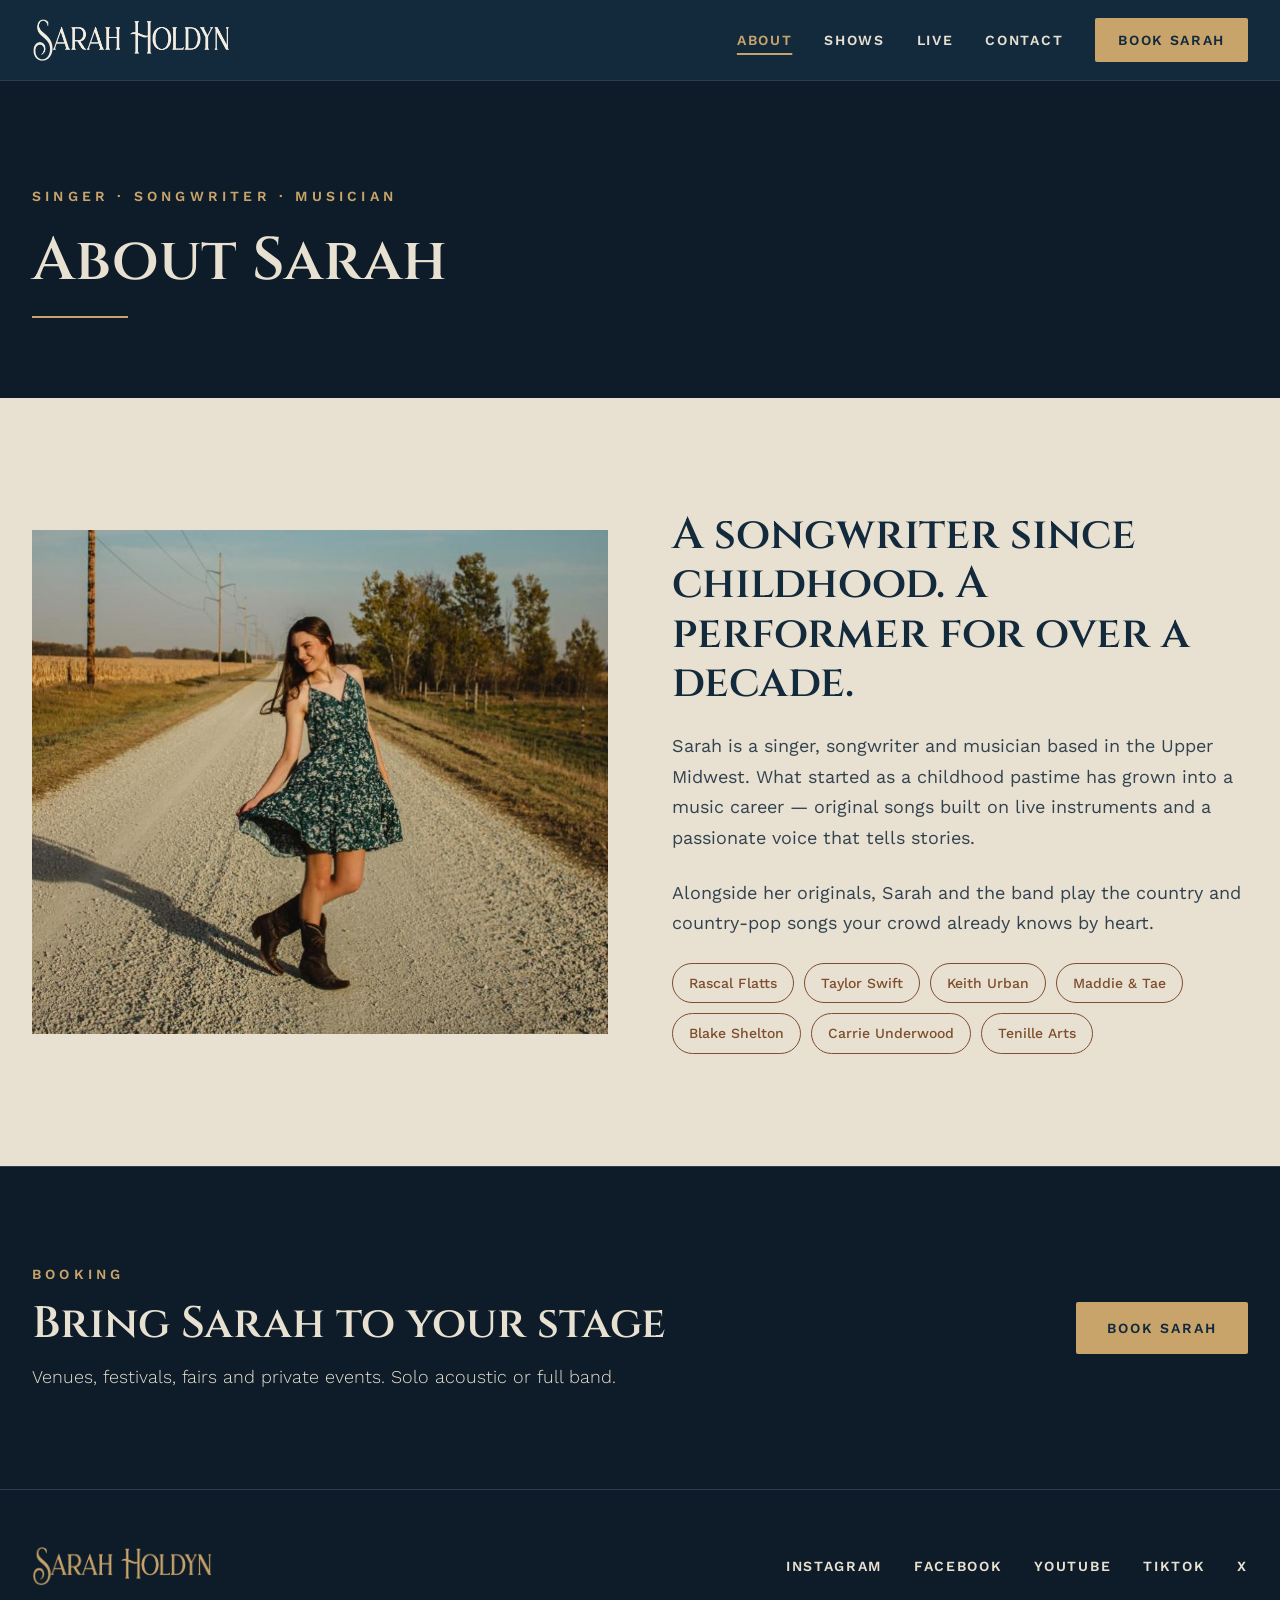
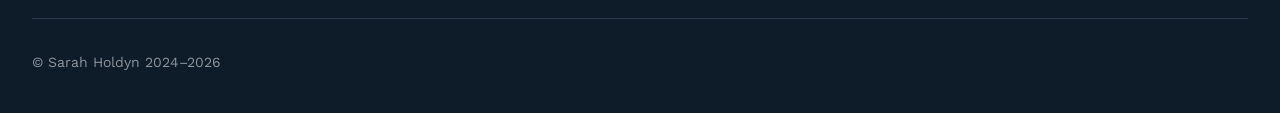
==== about/index.html @ 20d1b6b0 "Split home sections into individual pages Header nav now links to /about/, /shows/, /live/, /contact" ====
<!doctype html>
<html lang="en">
<head>
  <meta charset="utf-8">
  <meta name="viewport" content="width=device-width, initial-scale=1">
  <title>About | Sarah Holdyn</title>
  <meta name="description" content="Sarah Holdyn is a singer, songwriter and musician from the Upper Midwest, playing original songs and country favorites with a full live band.">
  <meta property="og:title" content="About | Sarah Holdyn">
  <meta property="og:description" content="Live instruments. A passionate voice. Stories worth telling.">
  <meta property="og:image" content="../assets/img/road.jpg">
  <meta property="og:type" content="website">
  <link rel="icon" type="image/png" href="../assets/img/favicon.png">
  <link rel="preconnect" href="https://fonts.googleapis.com">
  <link rel="preconnect" href="https://fonts.gstatic.com" crossorigin>
  <link rel="stylesheet" href="https://fonts.googleapis.com/css2?family=Cinzel:wght@400;600;700&family=Work+Sans:wght@300;400;500;600&display=swap">
  <link rel="stylesheet" href="../assets/css/style.css">
</head>
<body>

<header class="site-header">
  <div class="container">
    <a class="logo" href="../"><img src="../assets/img/logo-cream.png" alt="Sarah Holdyn — home" width="771" height="171"></a>
    <nav class="nav" aria-label="Main">
      <a href="../about/" aria-current="page">About</a>
      <a href="../shows/">Shows</a>
      <a href="../live/">Live</a>
      <a href="../contact/">Contact</a>
      <a class="btn btn--gold" href="../contact/">Book Sarah</a>
    </nav>
  </div>
</header>

<main>
  <section class="page-head">
    <div class="container">
      <p class="eyebrow">Singer · Songwriter · Musician</p>
      <h1>About Sarah</h1>
      <div class="rule" aria-hidden="true"></div>
    </div>
  </section>

  <section class="about">
    <div class="container">
      <img class="about__img" src="../assets/img/road.jpg" alt="Sarah twirling a floral dress on a gravel country road at golden hour">
      <div class="about__copy">
        <h2 class="h2">A songwriter since childhood. A performer for over a decade.</h2>
        <p class="body">Sarah is a singer, songwriter and musician based in the Upper Midwest. What started as a childhood pastime has grown into a music career — original songs built on live instruments and a passionate voice that tells stories.</p>
        <p class="body">Alongside her originals, Sarah and the band play the country and country-pop songs your crowd already knows by heart.</p>
        <ul class="chips" aria-label="Artists Sarah covers">
          <li>Rascal Flatts</li>
          <li>Taylor Swift</li>
          <li>Keith Urban</li>
          <li>Maddie &amp; Tae</li>
          <li>Blake Shelton</li>
          <li>Carrie Underwood</li>
          <li>Tenille Arts</li>
        </ul>
      </div>
    </div>
  </section>

  <section class="cta-band" aria-labelledby="cta-title">
    <div class="container">
      <div class="cta-band__copy">
        <p class="eyebrow">Booking</p>
        <h2 class="h2" id="cta-title">Bring Sarah to your stage</h2>
        <p class="lede">Venues, festivals, fairs and private events. Solo acoustic or full band.</p>
      </div>
      <a class="btn btn--gold" href="../contact/">Book Sarah</a>
    </div>
  </section>
</main>

<footer class="site-footer">
  <div class="container">
    <div class="footer-top">
      <img src="../assets/img/logo-gold.png" alt="Sarah Holdyn" width="771" height="171">
      <nav class="nav" aria-label="Social">
        <a href="https://www.instagram.com/sarah.holdyn/" target="_blank" rel="noopener">Instagram</a>
        <a href="https://www.facebook.com/sarahholdynofficial/" target="_blank" rel="noopener">Facebook</a>
        <a href="https://youtube.com/@sarahholdyn" target="_blank" rel="noopener">YouTube</a>
        <a href="https://www.tiktok.com/@sarahholdyn" target="_blank" rel="noopener">TikTok</a>
        <a href="https://x.com/sarahholdyn" target="_blank" rel="noopener">X</a>
      </nav>
    </div>
    <div class="footer-rule"></div>
    <p class="copyright">© Sarah Holdyn 2024–2026</p>
  </div>
</footer>

</body>
</html>
---- assets/css/style.css ----
/* Sarah Holdyn — 2026 brand tokens */
:root {
  --night-sky: #0E1C29;
  --midnight-navy: #132A3D;
  --prairie-cream: #E8E0D0;
  --golden-hour: #C9A46A;
  --saddle-leather: #7E4E2E;
  --surface: #1A2B3A;
  --line: #2C3E50;
  --stone: #8C939B;
  --mist: #B9C0C8;
  --ink-soft: #33424F;

  --font-display: 'Cinzel', Georgia, serif;
  --font-body: 'Work Sans', Helvetica, Arial, sans-serif;
  --max: 1280px;
}

*, *::before, *::after { box-sizing: border-box; }
html { scroll-behavior: smooth; }
body {
  margin: 0;
  background: var(--night-sky);
  color: var(--prairie-cream);
  font-family: var(--font-body);
  font-weight: 400;
  line-height: 1.6;
  -webkit-font-smoothing: antialiased;
}
img { max-width: 100%; display: block; }
a { color: var(--golden-hour); }
a:hover { color: var(--prairie-cream); }
h1, h2, h3, p, figure { margin: 0; }
:focus-visible { outline: 2px solid var(--golden-hour); outline-offset: 3px; }

.container { max-width: var(--max); margin: 0 auto; padding: 0 32px; }
.eyebrow {
  font-size: 14px; font-weight: 600; letter-spacing: 0.3em;
  text-transform: uppercase; color: var(--golden-hour);
}
.eyebrow--leather { color: var(--saddle-leather); }
.h2 {
  font-family: var(--font-display); font-weight: 600;
  font-size: clamp(32px, 4vw, 44px); line-height: 1.12;
}
.lede { font-size: 18px; font-weight: 300; line-height: 1.7; }
.link-caps {
  font-size: 14px; font-weight: 600; letter-spacing: 0.14em;
  text-transform: uppercase; text-decoration: none;
}
.link-caps:hover { text-decoration: underline; }

/* Buttons */
.btn {
  display: inline-flex; align-items: center; justify-content: center;
  min-height: 52px; padding: 0 30px; border-radius: 2px;
  font-family: var(--font-body); font-size: 14px; font-weight: 600;
  letter-spacing: 0.14em; text-transform: uppercase; text-decoration: none;
  border: 1px solid transparent; cursor: pointer; transition: background .2s, color .2s;
}
.btn--gold { background: var(--golden-hour); color: var(--midnight-navy); }
.btn--gold:hover { background: var(--prairie-cream); color: var(--midnight-navy); }
.btn--ghost { border-color: var(--prairie-cream); color: var(--prairie-cream); }
.btn--ghost:hover { background: var(--prairie-cream); color: var(--midnight-navy); }

/* Header */
.site-header { background: var(--midnight-navy); border-bottom: 1px solid var(--line); position: sticky; top: 0; z-index: 10; }
.site-header .container {
  display: flex; flex-wrap: wrap; align-items: center; justify-content: space-between;
  gap: 16px 32px; padding-top: 18px; padding-bottom: 18px;
}
.site-header .logo img { height: 44px; width: auto; }
.nav { display: flex; flex-wrap: wrap; align-items: center; gap: 8px 32px; }
.nav a {
  color: var(--prairie-cream); text-decoration: none;
  font-size: 14px; font-weight: 600; letter-spacing: 0.12em; text-transform: uppercase;
}
.nav a:hover { color: var(--golden-hour); }
.nav a[aria-current="page"]:not(.btn) { color: var(--golden-hour); text-decoration: underline; text-decoration-thickness: 2px; text-underline-offset: 8px; }
.nav .btn { min-height: 44px; padding: 0 22px; color: var(--midnight-navy); }

/* Hero */
.hero { position: relative; min-height: 680px; display: flex; align-items: center; overflow: hidden; }
.hero__img { position: absolute; top: 0; right: 0; width: 64%; height: 100%; object-fit: cover; object-position: 60% 30%; }
.hero::after {
  content: ""; position: absolute; inset: 0;
  background: linear-gradient(90deg, var(--night-sky) 36%, rgba(14,28,41,.75) 52%, rgba(14,28,41,0) 75%);
}
.hero .container { position: relative; z-index: 1; width: 100%; padding-top: 96px; padding-bottom: 96px; }
.hero__copy { max-width: 600px; display: flex; flex-direction: column; gap: 28px; }
.hero h1 {
  font-family: var(--font-display); font-weight: 600;
  font-size: clamp(38px, 5vw, 64px); line-height: 1.08;
}
.rule { width: 96px; height: 2px; background: var(--golden-hour); }
.hero p.lede { font-size: 19px; }
.btn-row { display: flex; flex-wrap: wrap; gap: 16px; }

/* Page header (inner pages) */
.page-head { padding: 104px 0 80px; }
.page-head--navy { background: var(--midnight-navy); }
.page-head .container { display: flex; flex-direction: column; gap: 22px; }
.page-head h1 {
  font-family: var(--font-display); font-weight: 600;
  font-size: clamp(40px, 5vw, 60px); line-height: 1.08;
}
.page-head .lede { max-width: 640px; }

/* Booking callout band */
.cta-band { padding: 96px 0; border-top: 1px solid var(--line); }
.cta-band .container { display: flex; flex-wrap: wrap; align-items: center; justify-content: space-between; gap: 32px; }
.cta-band__copy { display: flex; flex-direction: column; gap: 14px; max-width: 640px; }

/* Shows */
.shows { background: var(--midnight-navy); padding: 96px 0; }
.section-head { display: flex; flex-wrap: wrap; align-items: end; justify-content: space-between; gap: 24px; margin-bottom: 48px; }
.section-head > div { display: flex; flex-direction: column; gap: 12px; }
.show-grid { display: grid; grid-template-columns: repeat(auto-fit, minmax(260px, 1fr)); gap: 24px; }
.show {
  background: var(--night-sky); border: 1px solid var(--line); padding: 32px;
  display: flex; flex-direction: column; gap: 14px;
}
.show__date { font-family: var(--font-display); font-weight: 600; font-size: 28px; color: var(--golden-hour); }
.show__venue { font-size: 20px; font-weight: 500; }
.show__city { font-size: 15px; letter-spacing: 0.08em; text-transform: uppercase; color: var(--stone); }
.show .btn { margin-top: 8px; min-height: 46px; border-color: var(--golden-hour); color: var(--golden-hour); font-size: 13px; }
.show .btn:hover { background: var(--golden-hour); color: var(--midnight-navy); }

/* About */
.about { background: var(--prairie-cream); color: var(--midnight-navy); padding: 112px 0; }
.about .container { display: flex; flex-wrap: wrap; align-items: center; gap: 64px; }
.about__img { flex: 1 1 420px; min-width: 0; max-width: 580px; aspect-ratio: 4 / 3.5; object-fit: cover; }
.about__copy { flex: 1 1 420px; min-width: 0; display: flex; flex-direction: column; gap: 24px; }
.about__copy p.body { font-size: 18px; line-height: 1.7; color: var(--ink-soft); }
.chips { display: flex; flex-wrap: wrap; gap: 10px; padding: 0; margin: 0; list-style: none; }
.chips li { padding: 8px 16px; border: 1px solid var(--saddle-leather); color: var(--saddle-leather); font-size: 14px; font-weight: 500; border-radius: 999px; }
.about a.link-caps { color: var(--saddle-leather); }

/* Live */
.live { padding: 112px 0; }
.live__head { display: flex; flex-direction: column; gap: 12px; max-width: 720px; margin-bottom: 48px; }
.gallery { display: flex; flex-wrap: wrap; gap: 24px; }
.gallery figure { flex: 1 1 360px; min-width: 0; display: flex; flex-direction: column; gap: 14px; }
.gallery figure:last-child { flex: 1.4 1 420px; }
.gallery img { width: 100%; height: 520px; object-fit: cover; }
.gallery figcaption { font-size: 13px; font-weight: 600; letter-spacing: 0.16em; text-transform: uppercase; color: var(--stone); }

/* Booking */
.booking { background: var(--midnight-navy); padding: 112px 0; border-top: 1px solid var(--line); }
.booking .container { display: flex; flex-wrap: wrap; gap: 64px; align-items: start; }
.booking__copy { flex: 1 1 420px; min-width: 0; display: flex; flex-direction: column; gap: 20px; }
.booking__copy .contact { font-size: 16px; color: var(--mist); }
.form {
  flex: 1 1 420px; min-width: 0; display: flex; flex-direction: column; gap: 18px;
  background: var(--night-sky); border: 1px solid var(--line); padding: 40px;
}
.field { display: flex; flex-direction: column; gap: 8px; }
.field label { font-size: 13px; font-weight: 600; letter-spacing: 0.14em; text-transform: uppercase; }
.field input, .field textarea {
  min-height: 48px; padding: 12px 14px; background: var(--surface); border: 1px solid var(--line);
  color: var(--prairie-cream); font-family: var(--font-body); font-size: 16px; border-radius: 0;
}
.field textarea { resize: vertical; }
.field input:focus, .field textarea:focus { border-color: var(--golden-hour); outline: none; }
.hp { position: absolute; left: -9999px; }
.form .btn { border: none; }
.form-msg { font-size: 16px; color: var(--golden-hour); }

/* Footer */
.site-footer { padding: 56px 0 40px; border-top: 1px solid var(--line); }
.site-footer .container { display: flex; flex-direction: column; gap: 32px; }
.footer-top { display: flex; flex-wrap: wrap; align-items: center; justify-content: space-between; gap: 24px; }
.footer-top img { height: 40px; width: auto; }
.footer-rule { height: 1px; background: var(--line); }
.copyright { font-size: 14px; color: var(--stone); }

/* Small screens */
@media (max-width: 760px) {
  .container { padding: 0 20px; }
  .site-header { position: static; }
  .site-header .logo img { height: 36px; }
  .nav { gap: 8px 20px; }
  .hero { min-height: 0; flex-direction: column; align-items: stretch; }
  .hero__img { position: static; width: 100%; height: 420px; object-position: 55% 25%; }
  .hero::after { display: none; }
  .hero .container { padding-top: 40px; padding-bottom: 64px; }
  .shows, .about, .live, .booking, .cta-band { padding: 72px 0; }
  .page-head { padding: 64px 0 56px; }
  .gallery img { height: 380px; }
  .form { padding: 28px 20px; }
}
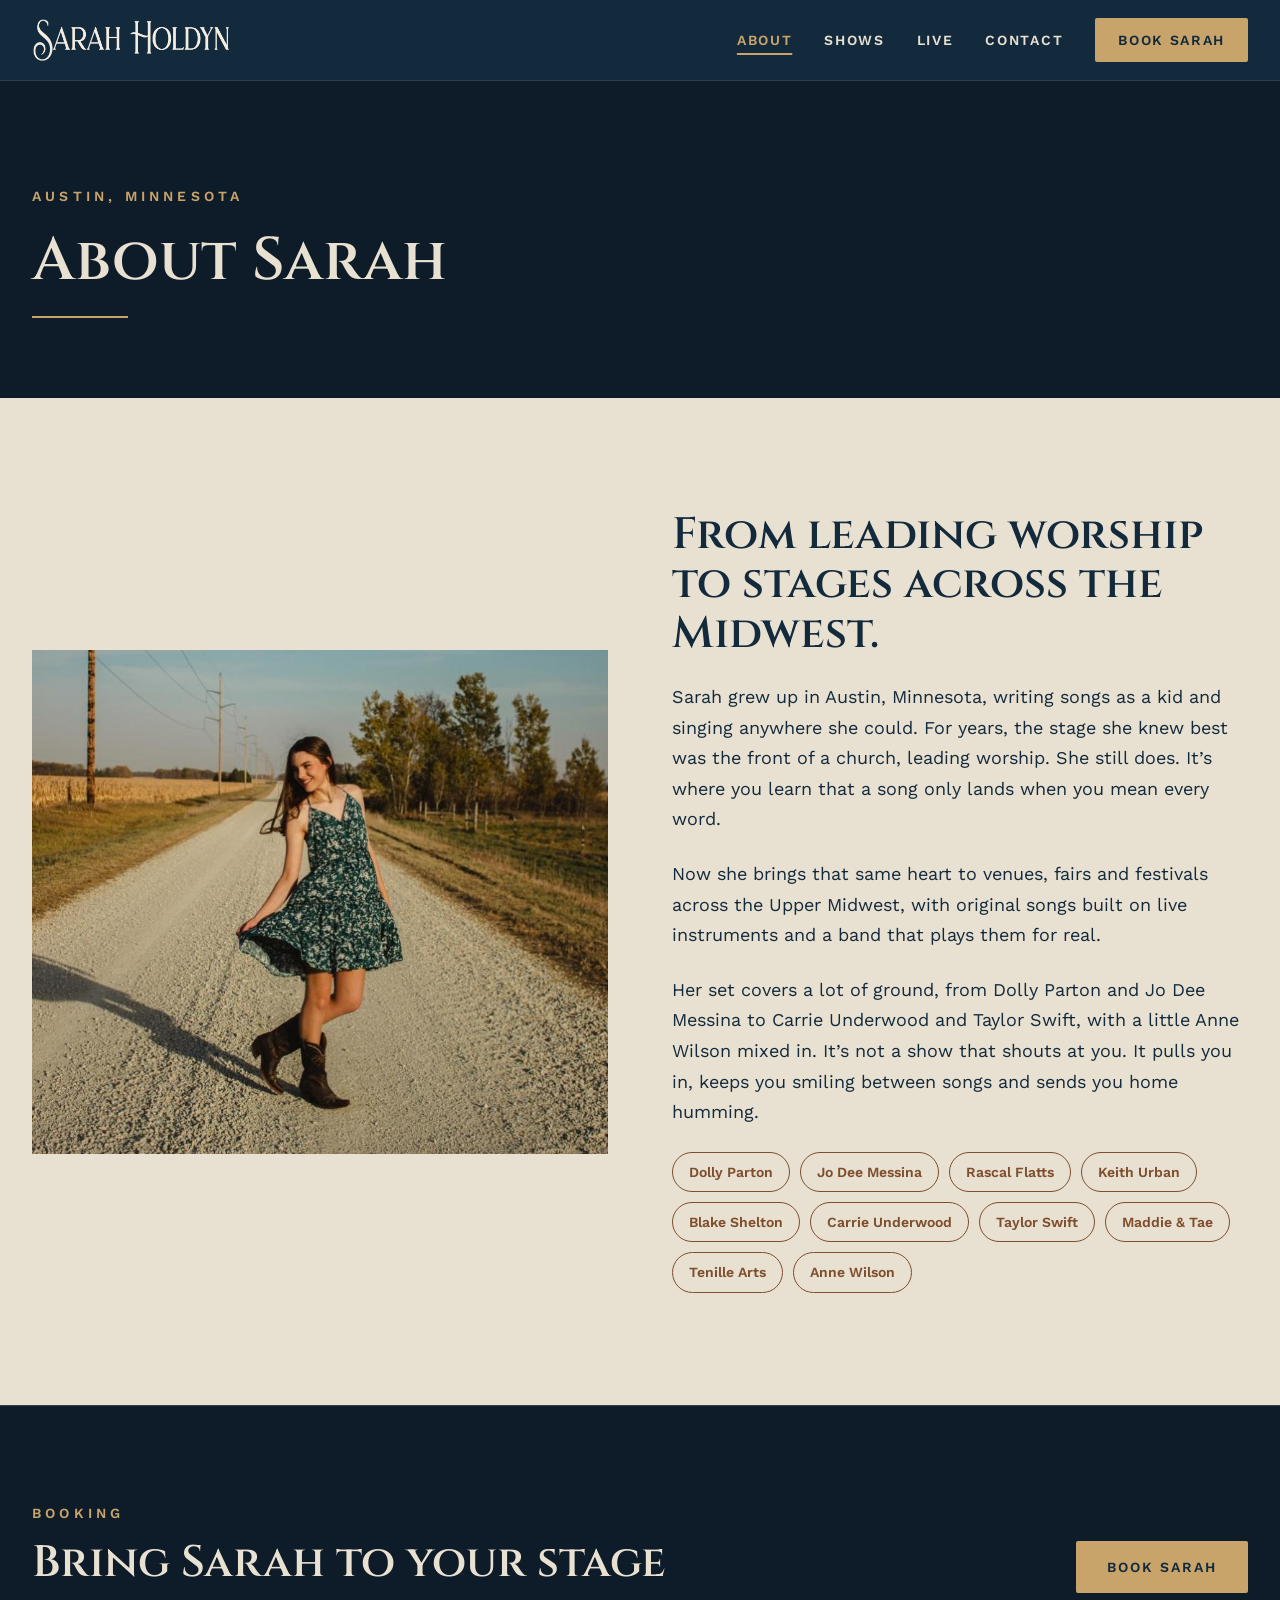
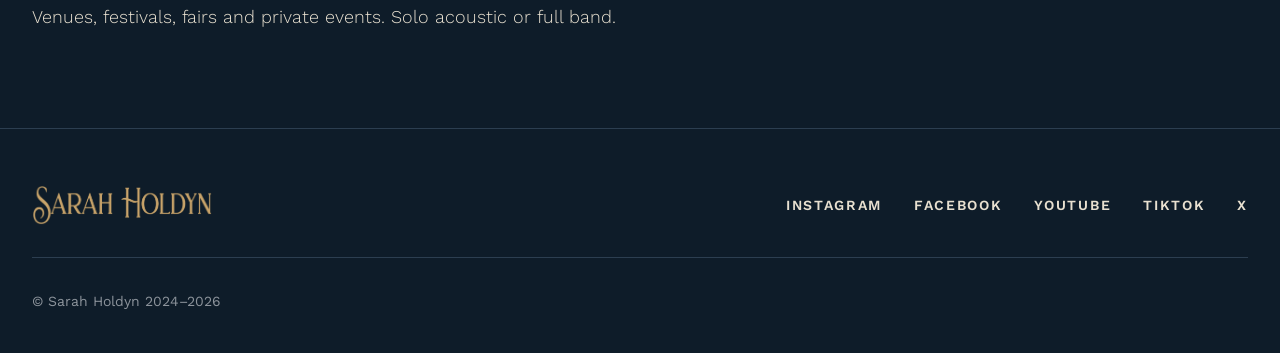
==== commit 54ea04f1: "Rewrite site copy and align styles with 2026 brand guide - Warmer, story-driven copy: Austin, MN roo" ====
--- a/about/index.html
+++ b/about/index.html
@@ -4,7 +4,7 @@
   <meta charset="utf-8">
   <meta name="viewport" content="width=device-width, initial-scale=1">
   <title>About | Sarah Holdyn</title>
-  <meta name="description" content="Sarah Holdyn is a singer, songwriter and musician from the Upper Midwest, playing original songs and country favorites with a full live band.">
+  <meta name="description" content="Sarah Holdyn is a singer-songwriter and worship leader from Austin, Minnesota, playing original songs and country favorites with a live band.">
   <meta property="og:title" content="About | Sarah Holdyn">
   <meta property="og:description" content="Live instruments. A passionate voice. Stories worth telling.">
   <meta property="og:image" content="../assets/img/road.jpg">
@@ -12,7 +12,7 @@
   <link rel="icon" type="image/png" href="../assets/img/favicon.png">
   <link rel="preconnect" href="https://fonts.googleapis.com">
   <link rel="preconnect" href="https://fonts.gstatic.com" crossorigin>
-  <link rel="stylesheet" href="https://fonts.googleapis.com/css2?family=Cinzel:wght@400;600;700&family=Work+Sans:wght@300;400;500;600&display=swap">
+  <link rel="stylesheet" href="https://fonts.googleapis.com/css2?family=Cinzel:wght@400;600&family=Work+Sans:wght@300;400;600&display=swap">
   <link rel="stylesheet" href="../assets/css/style.css">
 </head>
 <body>
@@ -33,7 +33,7 @@
 <main>
   <section class="page-head">
     <div class="container">
-      <p class="eyebrow">Singer · Songwriter · Musician</p>
+      <p class="eyebrow">Austin, Minnesota</p>
       <h1>About Sarah</h1>
       <div class="rule" aria-hidden="true"></div>
     </div>
@@ -43,17 +43,21 @@
     <div class="container">
       <img class="about__img" src="../assets/img/road.jpg" alt="Sarah twirling a floral dress on a gravel country road at golden hour">
       <div class="about__copy">
-        <h2 class="h2">A songwriter since childhood. A performer for over a decade.</h2>
-        <p class="body">Sarah is a singer, songwriter and musician based in the Upper Midwest. What started as a childhood pastime has grown into a music career — original songs built on live instruments and a passionate voice that tells stories.</p>
-        <p class="body">Alongside her originals, Sarah and the band play the country and country-pop songs your crowd already knows by heart.</p>
+        <h2 class="h2">From leading worship to stages across the Midwest.</h2>
+        <p class="body">Sarah grew up in Austin, Minnesota, writing songs as a kid and singing anywhere she could. For years, the stage she knew best was the front of a church, leading worship. She still does. It’s where you learn that a song only lands when you mean every word.</p>
+        <p class="body">Now she brings that same heart to venues, fairs and festivals across the Upper Midwest, with original songs built on live instruments and a band that plays them for real.</p>
+        <p class="body">Her set covers a lot of ground, from Dolly Parton and Jo Dee Messina to Carrie Underwood and Taylor Swift, with a little Anne Wilson mixed in. It’s not a show that shouts at you. It pulls you in, keeps you smiling between songs and sends you home humming.</p>
         <ul class="chips" aria-label="Artists Sarah covers">
+          <li>Dolly Parton</li>
+          <li>Jo Dee Messina</li>
           <li>Rascal Flatts</li>
-          <li>Taylor Swift</li>
           <li>Keith Urban</li>
-          <li>Maddie &amp; Tae</li>
           <li>Blake Shelton</li>
           <li>Carrie Underwood</li>
+          <li>Taylor Swift</li>
+          <li>Maddie &amp; Tae</li>
           <li>Tenille Arts</li>
+          <li>Anne Wilson</li>
         </ul>
       </div>
     </div>
--- a/assets/css/style.css
+++ b/assets/css/style.css
@@ -8,8 +8,6 @@
   --surface: #1A2B3A;
   --line: #2C3E50;
   --stone: #8C939B;
-  --mist: #B9C0C8;
-  --ink-soft: #33424F;
 
   --font-display: 'Cinzel', Georgia, serif;
   --font-body: 'Work Sans', Helvetica, Arial, sans-serif;
@@ -121,7 +119,7 @@
   display: flex; flex-direction: column; gap: 14px;
 }
 .show__date { font-family: var(--font-display); font-weight: 600; font-size: 28px; color: var(--golden-hour); }
-.show__venue { font-size: 20px; font-weight: 500; }
+.show__venue { font-size: 20px; font-weight: 400; }
 .show__city { font-size: 15px; letter-spacing: 0.08em; text-transform: uppercase; color: var(--stone); }
 .show .btn { margin-top: 8px; min-height: 46px; border-color: var(--golden-hour); color: var(--golden-hour); font-size: 13px; }
 .show .btn:hover { background: var(--golden-hour); color: var(--midnight-navy); }
@@ -131,9 +129,9 @@
 .about .container { display: flex; flex-wrap: wrap; align-items: center; gap: 64px; }
 .about__img { flex: 1 1 420px; min-width: 0; max-width: 580px; aspect-ratio: 4 / 3.5; object-fit: cover; }
 .about__copy { flex: 1 1 420px; min-width: 0; display: flex; flex-direction: column; gap: 24px; }
-.about__copy p.body { font-size: 18px; line-height: 1.7; color: var(--ink-soft); }
+.about__copy p.body { font-size: 18px; font-weight: 400; line-height: 1.7; color: var(--midnight-navy); }
 .chips { display: flex; flex-wrap: wrap; gap: 10px; padding: 0; margin: 0; list-style: none; }
-.chips li { padding: 8px 16px; border: 1px solid var(--saddle-leather); color: var(--saddle-leather); font-size: 14px; font-weight: 500; border-radius: 999px; }
+.chips li { padding: 8px 16px; border: 1px solid var(--saddle-leather); color: var(--saddle-leather); font-size: 14px; font-weight: 600; border-radius: 999px; }
 .about a.link-caps { color: var(--saddle-leather); }
 
 /* Live */
@@ -149,7 +147,7 @@
 .booking { background: var(--midnight-navy); padding: 112px 0; border-top: 1px solid var(--line); }
 .booking .container { display: flex; flex-wrap: wrap; gap: 64px; align-items: start; }
 .booking__copy { flex: 1 1 420px; min-width: 0; display: flex; flex-direction: column; gap: 20px; }
-.booking__copy .contact { font-size: 16px; color: var(--mist); }
+.booking__copy .contact { font-size: 18px; color: var(--prairie-cream); }
 .form {
   flex: 1 1 420px; min-width: 0; display: flex; flex-direction: column; gap: 18px;
   background: var(--night-sky); border: 1px solid var(--line); padding: 40px;
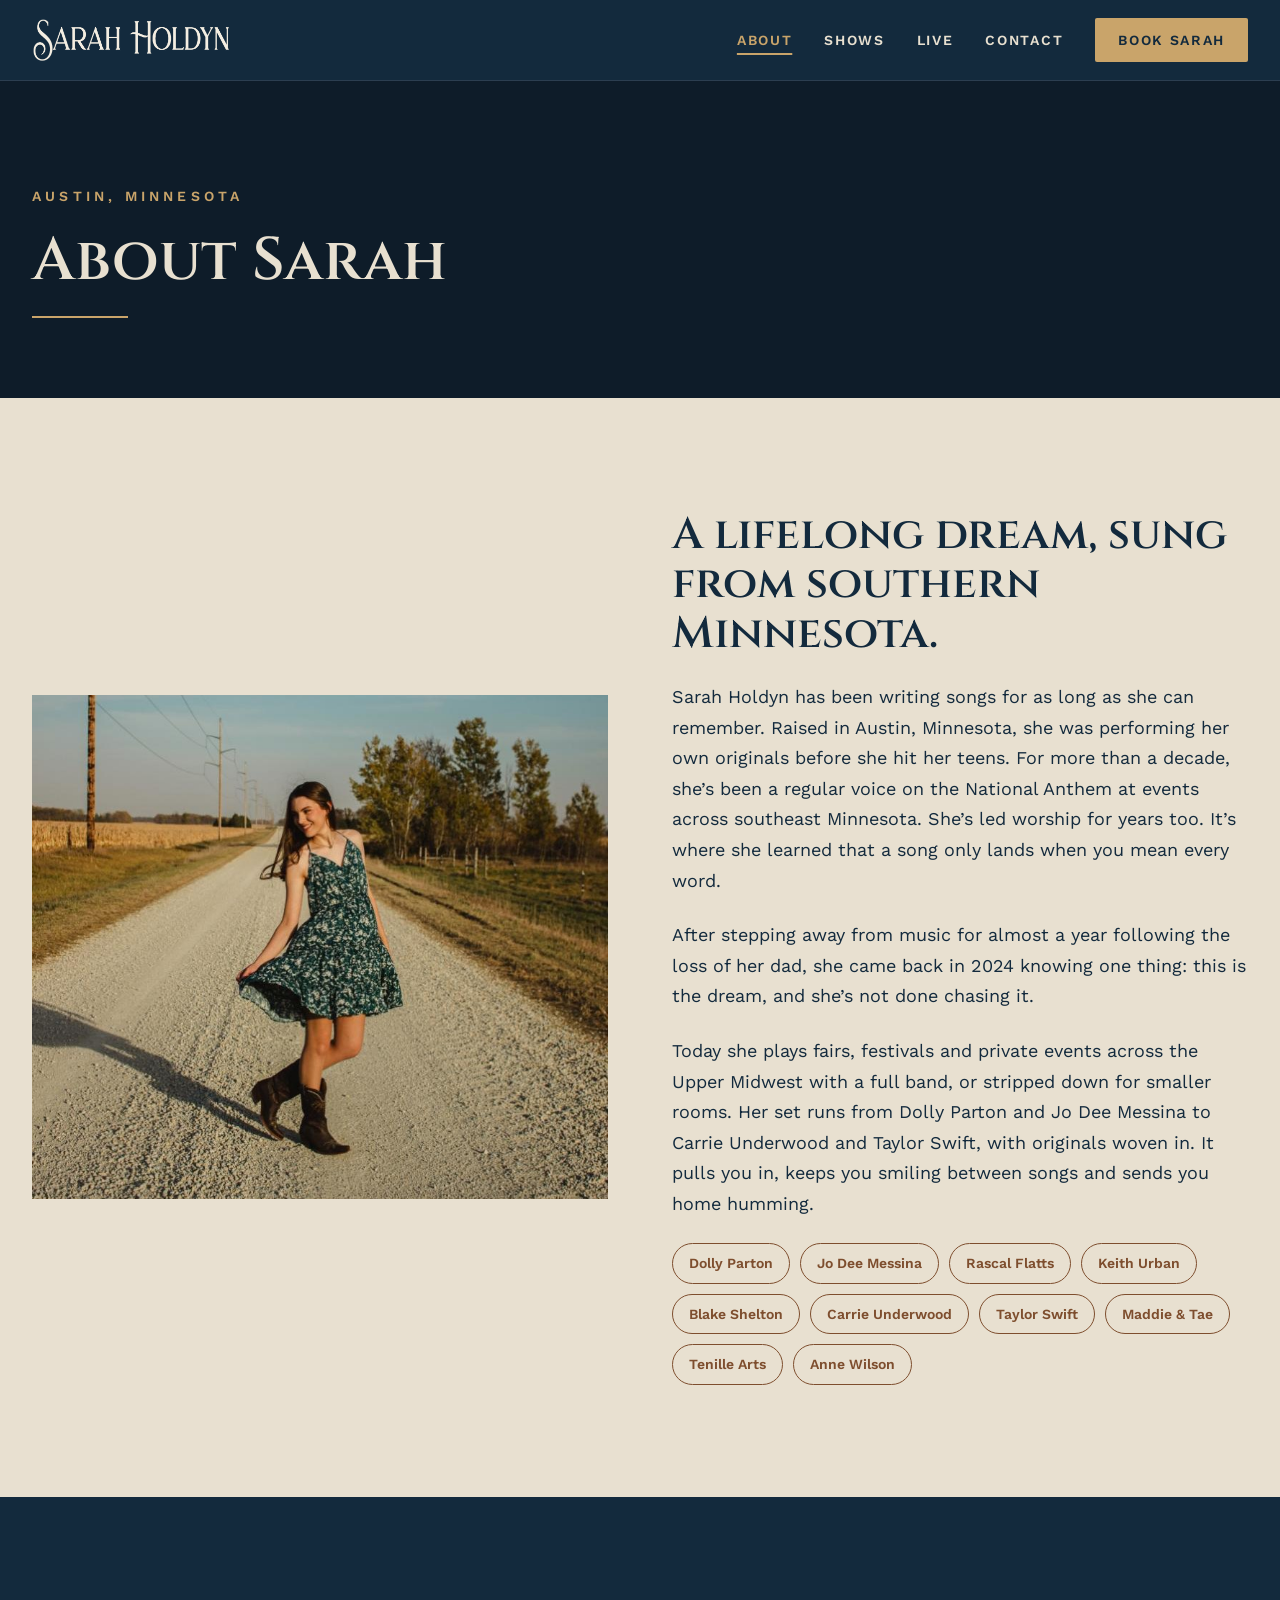
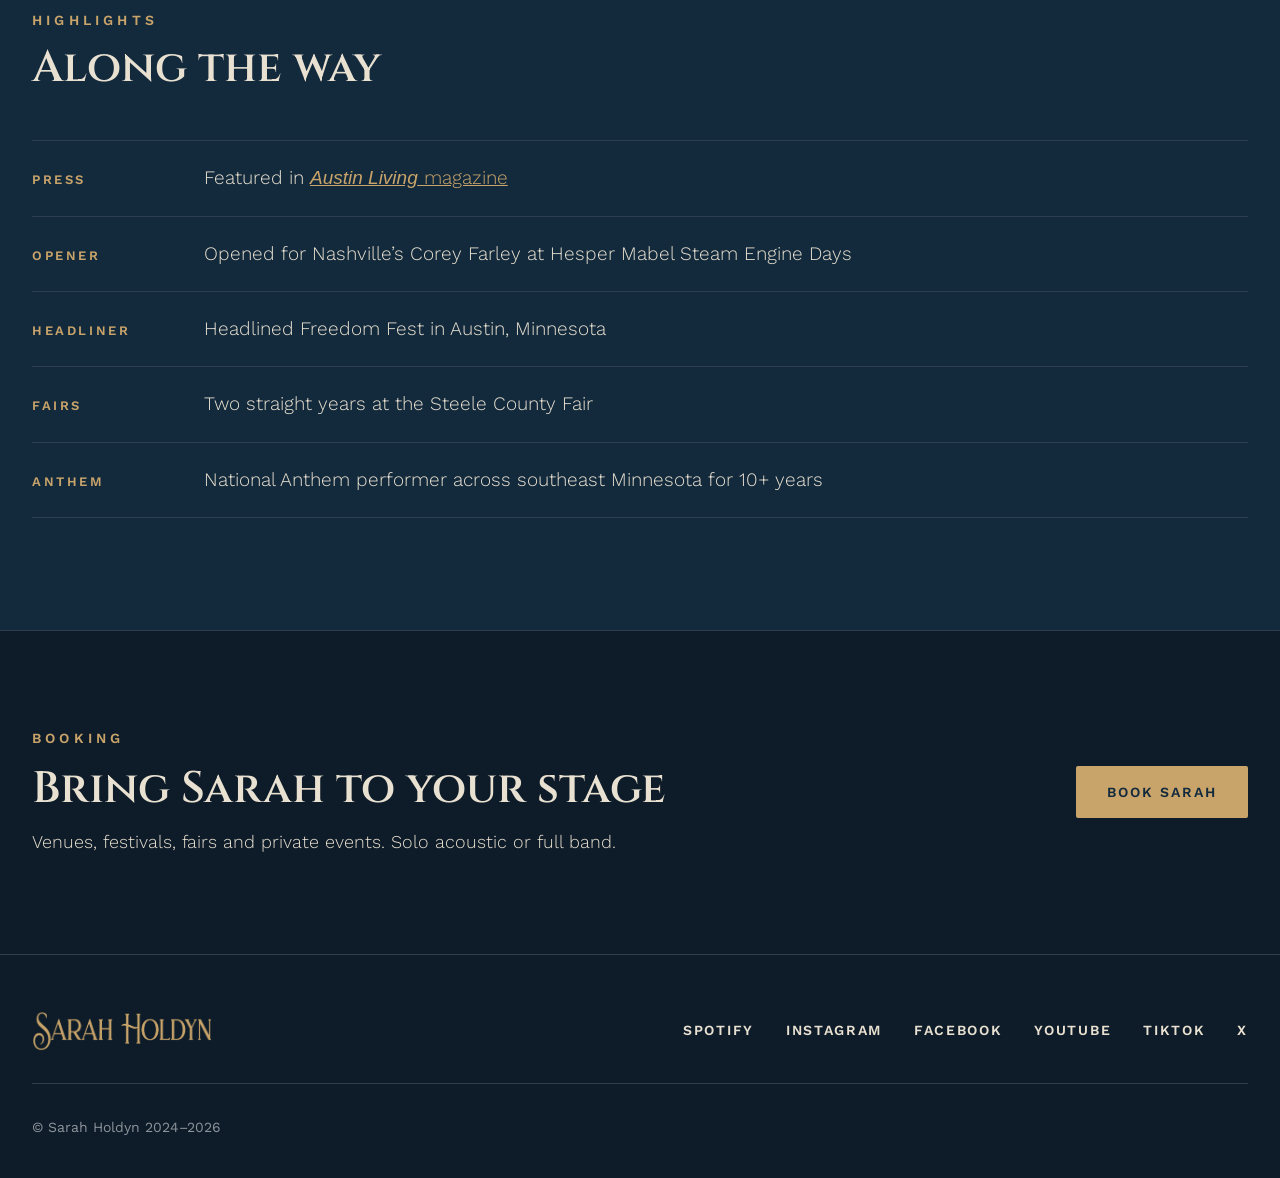
==== commit bc0adf5e: "Add music, highlights and live show sections; Spotify links - Home: Listen section (Red Flowers in s" ====
--- a/about/index.html
+++ b/about/index.html
@@ -43,10 +43,10 @@
     <div class="container">
       <img class="about__img" src="../assets/img/road.jpg" alt="Sarah twirling a floral dress on a gravel country road at golden hour">
       <div class="about__copy">
-        <h2 class="h2">From leading worship to stages across the Midwest.</h2>
-        <p class="body">Sarah grew up in Austin, Minnesota, writing songs as a kid and singing anywhere she could. For years, the stage she knew best was the front of a church, leading worship. She still does. It’s where you learn that a song only lands when you mean every word.</p>
-        <p class="body">Now she brings that same heart to venues, fairs and festivals across the Upper Midwest, with original songs built on live instruments and a band that plays them for real.</p>
-        <p class="body">Her set covers a lot of ground, from Dolly Parton and Jo Dee Messina to Carrie Underwood and Taylor Swift, with a little Anne Wilson mixed in. It’s not a show that shouts at you. It pulls you in, keeps you smiling between songs and sends you home humming.</p>
+        <h2 class="h2">A lifelong dream, sung from southern Minnesota.</h2>
+        <p class="body">Sarah Holdyn has been writing songs for as long as she can remember. Raised in Austin, Minnesota, she was performing her own originals before she hit her teens. For more than a decade, she’s been a regular voice on the National Anthem at events across southeast Minnesota. She’s led worship for years too. It’s where she learned that a song only lands when you mean every word.</p>
+        <p class="body">After stepping away from music for almost a year following the loss of her dad, she came back in 2024 knowing one thing: this is the dream, and she’s not done chasing it.</p>
+        <p class="body">Today she plays fairs, festivals and private events across the Upper Midwest with a full band, or stripped down for smaller rooms. Her set runs from Dolly Parton and Jo Dee Messina to Carrie Underwood and Taylor Swift, with originals woven in. It pulls you in, keeps you smiling between songs and sends you home humming.</p>
         <ul class="chips" aria-label="Artists Sarah covers">
           <li>Dolly Parton</li>
           <li>Jo Dee Messina</li>
@@ -60,6 +60,24 @@
           <li>Anne Wilson</li>
         </ul>
       </div>
+    </div>
+  </section>
+
+  <section class="highlights" aria-labelledby="hl-title">
+    <div class="container">
+      <div class="section-head">
+        <div>
+          <p class="eyebrow">Highlights</p>
+          <h2 class="h2" id="hl-title">Along the way</h2>
+        </div>
+      </div>
+      <ul class="hl-list">
+        <li><span class="hl-list__label">Press</span><span>Featured in <a href="https://www.austindailyherald.com/news/austin-living-a-part-of-life-871291" target="_blank" rel="noopener"><em>Austin Living</em> magazine</a></span></li>
+        <li><span class="hl-list__label">Opener</span><span>Opened for Nashville’s Corey Farley at Hesper Mabel Steam Engine Days</span></li>
+        <li><span class="hl-list__label">Headliner</span><span>Headlined Freedom Fest in Austin, Minnesota</span></li>
+        <li><span class="hl-list__label">Fairs</span><span>Two straight years at the Steele County Fair</span></li>
+        <li><span class="hl-list__label">Anthem</span><span>National Anthem performer across southeast Minnesota for 10+ years</span></li>
+      </ul>
     </div>
   </section>
 
@@ -80,9 +98,10 @@
     <div class="footer-top">
       <img src="../assets/img/logo-gold.png" alt="Sarah Holdyn" width="771" height="171">
       <nav class="nav" aria-label="Social">
+        <a href="https://open.spotify.com/artist/4lRNS7cTIg95JPiGnekhTy" target="_blank" rel="noopener">Spotify</a>
         <a href="https://www.instagram.com/sarah.holdyn/" target="_blank" rel="noopener">Instagram</a>
         <a href="https://www.facebook.com/sarahholdynofficial/" target="_blank" rel="noopener">Facebook</a>
-        <a href="https://youtube.com/@sarahholdyn" target="_blank" rel="noopener">YouTube</a>
+        <a href="https://www.youtube.com/@sarahholdyn" target="_blank" rel="noopener">YouTube</a>
         <a href="https://www.tiktok.com/@sarahholdyn" target="_blank" rel="noopener">TikTok</a>
         <a href="https://x.com/sarahholdyn" target="_blank" rel="noopener">X</a>
       </nav>
--- a/assets/css/style.css
+++ b/assets/css/style.css
@@ -164,6 +164,42 @@
 .form .btn { border: none; }
 .form-msg { font-size: 16px; color: var(--golden-hour); }
 
+/* Music */
+.music { padding: 96px 0; }
+.music-grid { display: grid; grid-template-columns: repeat(auto-fit, minmax(280px, 1fr)); gap: 24px; }
+.track {
+  background: var(--surface); border: 1px solid var(--line); padding: 32px;
+  display: flex; flex-direction: column; gap: 14px;
+}
+.track--feature { border-top: 2px solid var(--golden-hour); }
+.track__tag { font-size: 13px; font-weight: 600; letter-spacing: 0.2em; text-transform: uppercase; color: var(--golden-hour); }
+.track__title { font-family: var(--font-display); font-weight: 600; font-size: 30px; line-height: 1.15; }
+.track__meta { font-size: 14px; letter-spacing: 0.08em; text-transform: uppercase; color: var(--stone); }
+.track__body { font-size: 17px; font-weight: 300; line-height: 1.7; }
+.track .btn { margin-top: auto; align-self: flex-start; min-height: 46px; font-size: 13px; }
+.track__embed { width: 100%; border: 0; border-radius: 12px; margin-top: auto; }
+.btn--line { border-color: var(--golden-hour); color: var(--golden-hour); }
+.btn--line:hover { background: var(--golden-hour); color: var(--midnight-navy); }
+
+/* Highlights (About) */
+.highlights { background: var(--midnight-navy); padding: 112px 0; }
+.hl-list { list-style: none; margin: 0; padding: 0; border-top: 1px solid var(--line); }
+.hl-list li {
+  display: flex; flex-wrap: wrap; gap: 8px 32px; align-items: baseline;
+  padding: 22px 0; border-bottom: 1px solid var(--line); font-size: 19px; font-weight: 300;
+}
+.hl-list__label {
+  flex: 0 0 140px; font-size: 13px; font-weight: 600; letter-spacing: 0.2em;
+  text-transform: uppercase; color: var(--golden-hour);
+}
+
+/* Show info (Live) */
+.show-info { background: var(--midnight-navy); padding: 112px 0; }
+.info-grid { display: grid; grid-template-columns: repeat(auto-fit, minmax(240px, 1fr)); gap: 24px; margin: 0; }
+.info-grid > div { border-top: 2px solid var(--golden-hour); padding-top: 20px; display: flex; flex-direction: column; gap: 10px; }
+.info-grid dt { font-size: 13px; font-weight: 600; letter-spacing: 0.2em; text-transform: uppercase; color: var(--golden-hour); }
+.info-grid dd { margin: 0; font-size: 18px; font-weight: 300; line-height: 1.6; }
+
 /* Footer */
 .site-footer { padding: 56px 0 40px; border-top: 1px solid var(--line); }
 .site-footer .container { display: flex; flex-direction: column; gap: 32px; }
@@ -182,7 +218,9 @@
   .hero__img { position: static; width: 100%; height: 420px; object-position: 55% 25%; }
   .hero::after { display: none; }
   .hero .container { padding-top: 40px; padding-bottom: 64px; }
-  .shows, .about, .live, .booking, .cta-band { padding: 72px 0; }
+  .shows, .about, .live, .booking, .cta-band, .music, .highlights, .show-info { padding: 72px 0; }
+  .track { padding: 24px; }
+  .hl-list__label { flex-basis: 100%; }
   .page-head { padding: 64px 0 56px; }
   .gallery img { height: 380px; }
   .form { padding: 28px 20px; }
